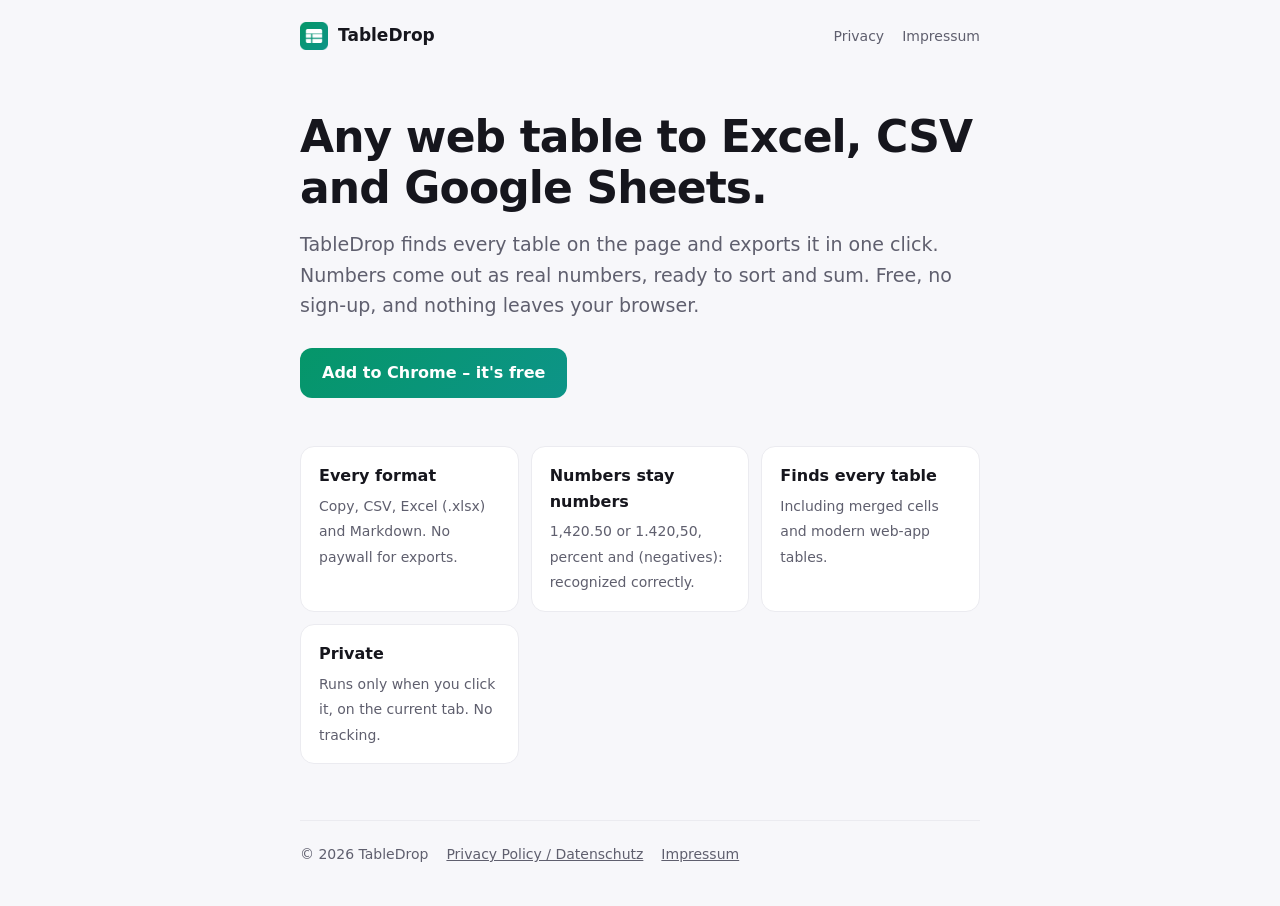
==== index.html @ 845e84f7 "TableDrop website: landing page, privacy policy, Impressum Co-Authored-By: Claude Opus 5.5 <noreply@" ====
<!doctype html>
<html lang="en">
<head>
  <meta charset="utf-8">
  <meta name="viewport" content="width=device-width, initial-scale=1">
  <title>TableDrop – Export Web Tables to Excel, CSV &amp; Google Sheets</title>
  <meta name="description" content="Free Chrome extension: copy or export any table on a web page to Excel, CSV, Google Sheets or Markdown in one click. Numbers stay numbers. No sign-up.">
  <link rel="icon" href="icon.png">
  <link rel="stylesheet" href="style.css">
</head>
<body>
  <div class="wrap">
    <nav>
      <a class="brand" href="./"><img src="icon.png" alt="">TableDrop</a>
      <div class="links"><a href="privacy.html">Privacy</a><a href="impressum.html">Impressum</a></div>
    </nav>

    <h1>Any web table to Excel, CSV and Google Sheets.</h1>
    <p class="lead">TableDrop finds every table on the page and exports it in one click. Numbers come out as real numbers, ready to sort and sum. Free, no sign-up, and nothing leaves your browser.</p>
    <!-- Replace the link with the Chrome Web Store URL once the extension is published. -->
    <a class="cta" href="#">Add to Chrome – it's free</a>

    <div class="features">
      <div class="feature"><strong>Every format</strong><span>Copy, CSV, Excel (.xlsx) and Markdown. No paywall for exports.</span></div>
      <div class="feature"><strong>Numbers stay numbers</strong><span>1,420.50 or 1.420,50, percent and (negatives): recognized correctly.</span></div>
      <div class="feature"><strong>Finds every table</strong><span>Including merged cells and modern web-app tables.</span></div>
      <div class="feature"><strong>Private</strong><span>Runs only when you click it, on the current tab. No tracking.</span></div>
    </div>

    <footer>
      <span>© 2026 TableDrop</span>
      <a href="privacy.html">Privacy Policy / Datenschutz</a>
      <a href="impressum.html">Impressum</a>
    </footer>
  </div>
</body>
</html>
---- style.css ----
:root {
  --bg: #f7f7fa;
  --surface: #ffffff;
  --fg: #16161d;
  --muted: #5f5f6e;
  --line: #ebebf0;
  --brand: #059669;
  --brand-2: #0d9488;
}
@media (prefers-color-scheme: dark) {
  :root { --bg: #111114; --surface: #1b1b20; --fg: #ededf2; --muted: #a0a0ad; --line: #2a2a31; --brand: #34d399; --brand-2: #2dd4bf; }
}
* { box-sizing: border-box; }
body { margin: 0; background: var(--bg); color: var(--fg); font: 16px/1.6 system-ui, -apple-system, "Segoe UI", Roboto, sans-serif; -webkit-font-smoothing: antialiased; }
.wrap { max-width: 720px; margin: 0 auto; padding: 0 20px; }
nav { display: flex; align-items: center; gap: 10px; padding: 22px 0; }
nav a.brand { display: flex; align-items: center; gap: 10px; font-weight: 650; color: inherit; text-decoration: none; font-size: 17px; }
nav img { width: 28px; height: 28px; }
nav .links { margin-left: auto; display: flex; gap: 18px; font-size: 14px; }
a { color: var(--brand); }
nav .links a { color: var(--muted); text-decoration: none; }
nav .links a:hover { color: var(--fg); }
h1 { font-size: clamp(30px, 6vw, 44px); line-height: 1.15; letter-spacing: -.02em; margin: 40px 0 16px; }
h2 { font-size: 20px; margin: 36px 0 8px; letter-spacing: -.01em; }
h3 { font-size: 16px; margin: 22px 0 4px; }
.lead { font-size: 19px; color: var(--muted); margin: 0 0 28px; }
.cta { display: inline-block; padding: 12px 22px; border-radius: 12px; color: #fff; font-weight: 600; text-decoration: none; background: linear-gradient(135deg, var(--brand), var(--brand-2)); }
.features { display: grid; grid-template-columns: repeat(auto-fit, minmax(200px, 1fr)); gap: 12px; margin: 48px 0; }
.feature { background: var(--surface); border: 1px solid var(--line); border-radius: 14px; padding: 16px 18px; }
.feature strong { display: block; margin-bottom: 4px; }
.feature span { color: var(--muted); font-size: 14px; }
.doc { background: var(--surface); border: 1px solid var(--line); border-radius: 16px; padding: 8px 28px 28px; margin: 24px 0; }
.doc p, .doc li { color: var(--muted); }
.doc strong { color: var(--fg); }
.muted { color: var(--muted); }
footer { border-top: 1px solid var(--line); margin-top: 56px; padding: 22px 0 40px; font-size: 14px; color: var(--muted); display: flex; gap: 18px; flex-wrap: wrap; }
footer a { color: var(--muted); }
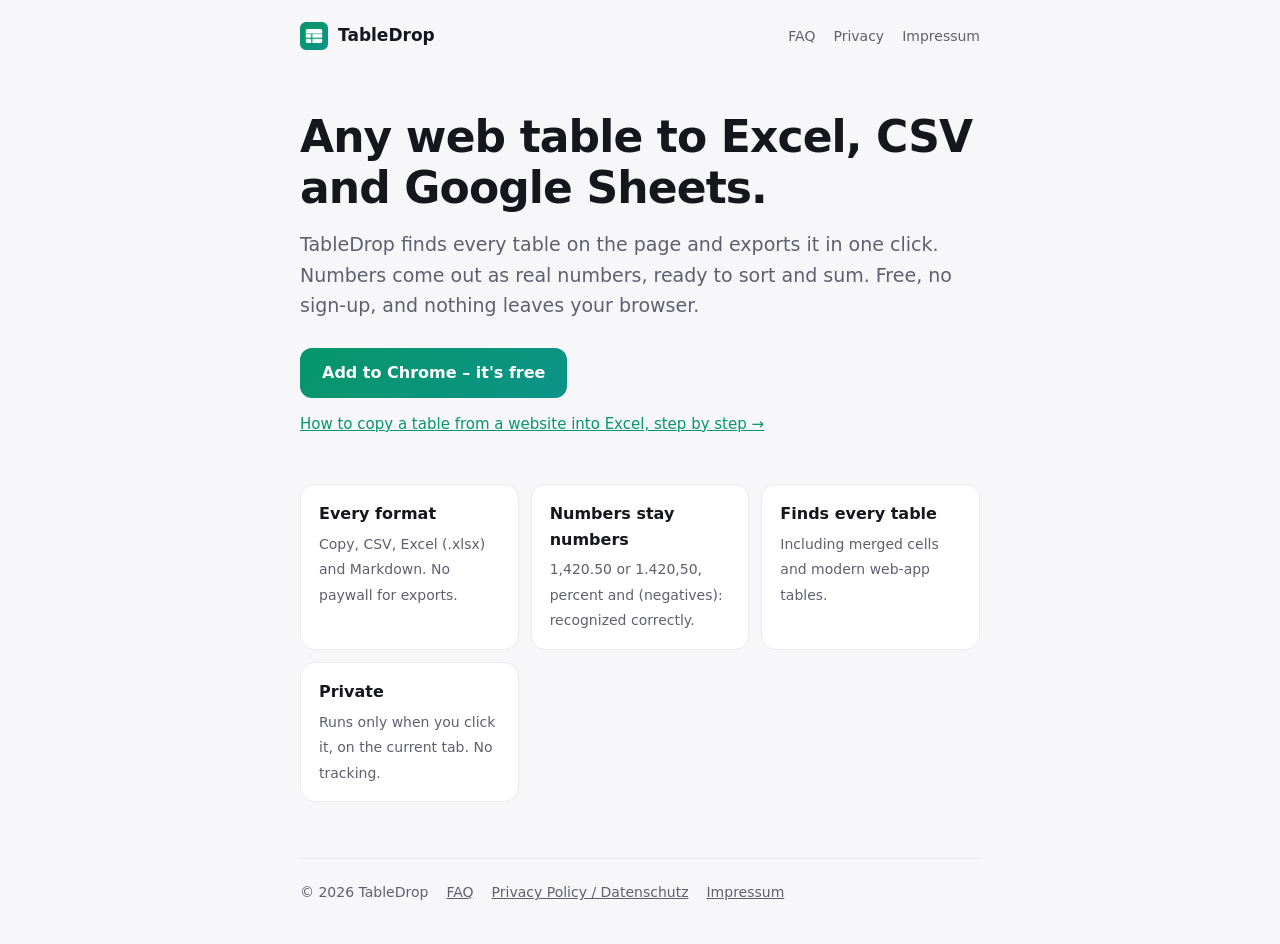
==== commit 91c76c19: "Add FAQ / how-to page for exporting web tables Co-Authored-By: Claude Opus 5.5 <noreply@anthropic.co" ====
--- a/index.html
+++ b/index.html
@@ -12,13 +12,14 @@
   <div class="wrap">
     <nav>
       <a class="brand" href="./"><img src="icon.png" alt="">TableDrop</a>
-      <div class="links"><a href="privacy.html">Privacy</a><a href="impressum.html">Impressum</a></div>
+      <div class="links"><a href="faq.html">FAQ</a><a href="privacy.html">Privacy</a><a href="impressum.html">Impressum</a></div>
     </nav>
 
     <h1>Any web table to Excel, CSV and Google Sheets.</h1>
     <p class="lead">TableDrop finds every table on the page and exports it in one click. Numbers come out as real numbers, ready to sort and sum. Free, no sign-up, and nothing leaves your browser.</p>
     <!-- Replace the link with the Chrome Web Store URL once the extension is published. -->
     <a class="cta" href="#">Add to Chrome – it's free</a>
+    <p class="muted" style="margin-top:14px;font-size:15px"><a href="faq.html">How to copy a table from a website into Excel, step by step →</a></p>
 
     <div class="features">
       <div class="feature"><strong>Every format</strong><span>Copy, CSV, Excel (.xlsx) and Markdown. No paywall for exports.</span></div>
@@ -29,6 +30,7 @@
 
     <footer>
       <span>© 2026 TableDrop</span>
+      <a href="faq.html">FAQ</a>
       <a href="privacy.html">Privacy Policy / Datenschutz</a>
       <a href="impressum.html">Impressum</a>
     </footer>
